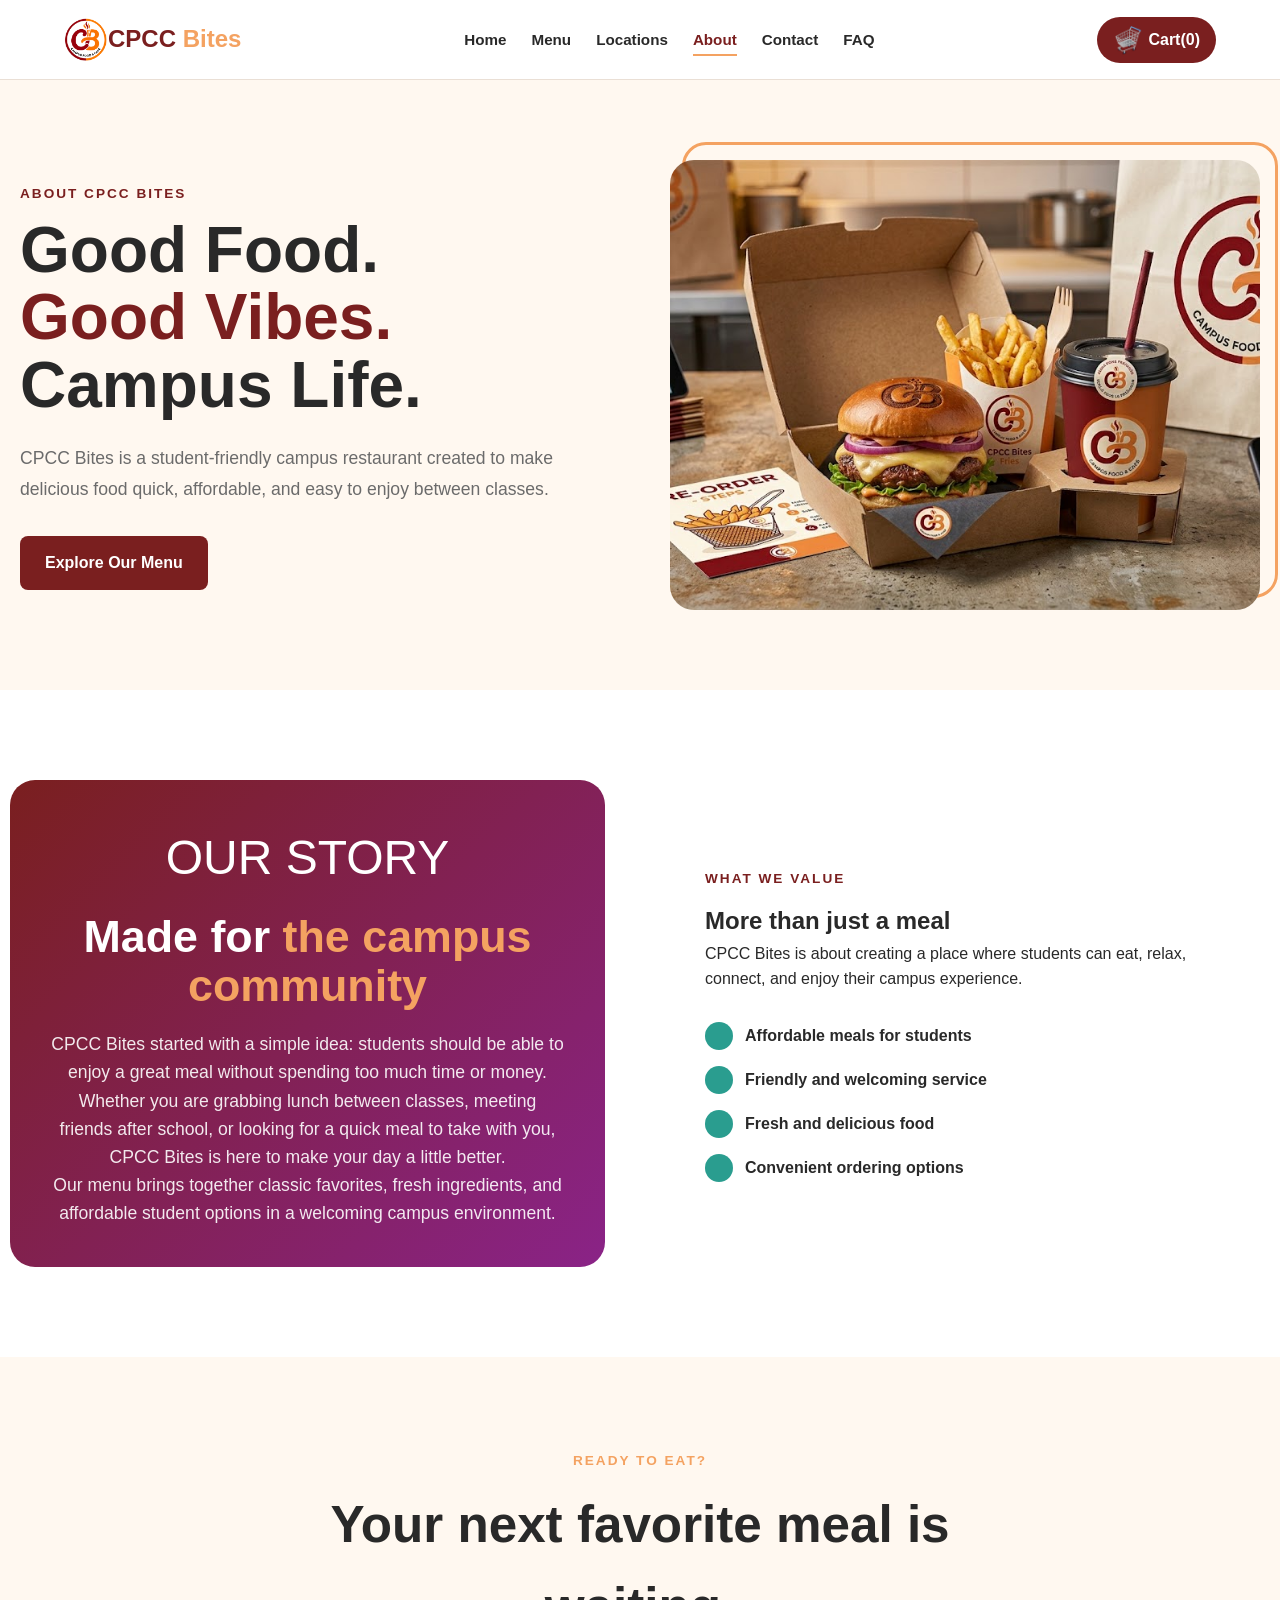
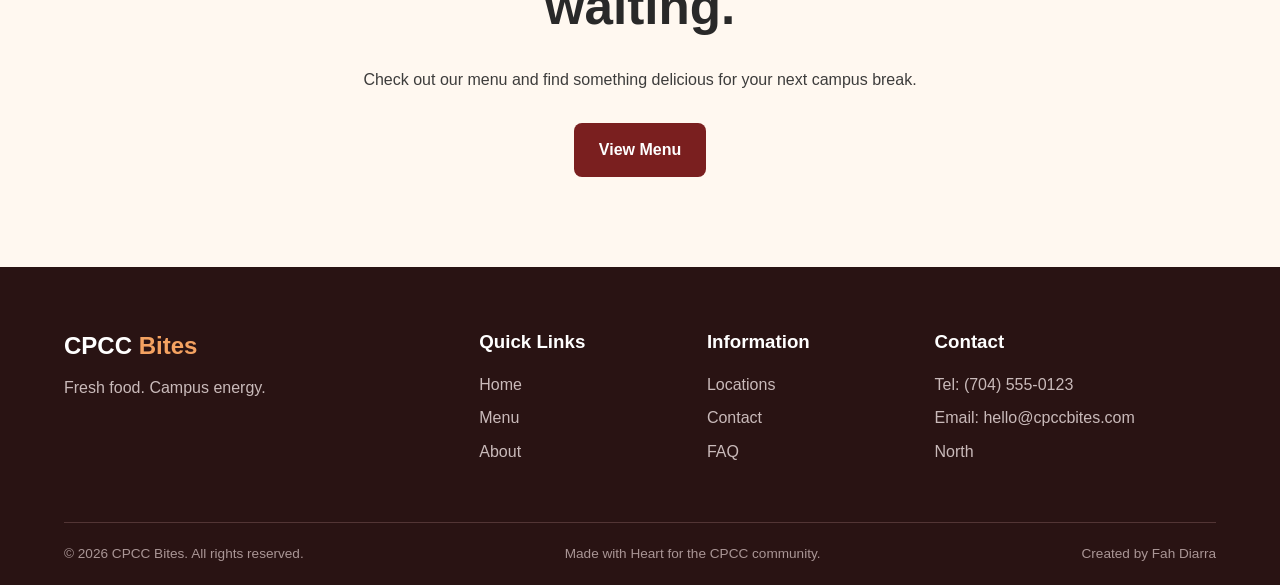
==== pages/about.html @ 9683163e "feat: add navigation pages and styles" ====
<!DOCTYPE html>

<html lang="en">

<head>
    <meta charset="UTF-8">
    <meta name="viewport" content="width=device-width, initial-scale=1.0">
    <meta name="description" content="CPCC Bites - Fresh, affordable and delicious food for students, faculty and staff.">
    <meta name="author" content="Fah Diarra">
     <title>About Us | CPCC Bites</title>
    <link rel="icon" type="image/png" href="../images/logo.png">
    <link rel="stylesheet" href="../styles/style.css">
    <link rel="stylesheet" href="../styles/about.css">
</head>

<body>

    <!-- Header -->
    <header class="site-header">

        <div class="logo">
            <a href="../index.html"><img src="../images/logo.png" alt="Logo"/></a>
            <a href="../index.html" class="logo_label" >CPCC <span>Bites</span></a>
        </div>


        <nav class="main-nav">
            <ul>
                <li><a href="../index.html" >Home</a></li>
                <li><a href="./menu.html">Menu</a></li>
                <li><a href="./locations.html">Locations</a></li>
                <li><a href="./about.html" class="active">About</a></li>
                <li><a href="./contact.html">Contact</a></li>
                <li><a href="./faq.html">FAQ</a></li>
            </ul>
        </nav>
        
        <div class="main-nav-right">
           
           <a href="./order.html" class="cart-link"> 
             <img src="../icons/cart1.png" alt="Cart icon">
             <span>Cart(0)</span>
           </a>
             
          <!-- Mobile menu open button -->
           <button class="menu-open-btn" id="openBtn">
             <img src="../icons/menu.png" alt="Menu open button">
           </button>
        
        </div>


         <!-- Mobile menu  class to show is "open" -->

         <nav class="mobile-menu" id="mobileMenu">  
            <div class="mobile-menu-logo-and-close-container">
              <div class="logo">
                <a href="../index.html"><img src="images/logo.png" alt="Logo"/></a>
                <a href="../index.html" calss="logo_label" >CPCC <span>Bites</span></a>
              </div>


              <!-- Mobile menu close button -->
              <button class="menu-close-btn" id="closeBtn">
                <img src="../icons/close.png" alt="Menu close button">
              </button>
            </div>
                  
            <ul>
                <li><a href="../index.html" class="active">Home</a></li>
                <li><a href="./menu.html">Menu</a></li>
                <li><a href="./locations.html">Locations</a></li>
                <li><a href="./about.html">About</a></li>
                <li><a href="./contact.html">Contact</a></li>
                <li><a href="./faq.html">FAQ</a></li>
            </ul>
        </nav>

    </header>

    <main>



        <!-- About Hero -->
        <section class="about-hero">
            <div class="container about-hero-content">

                <div class="about-hero-text">
                    <span class="about-label">ABOUT CPCC BITES</span>
                    <h1>Good Food.<br><span>Good Vibes.</span><br>Campus Life.</h1>
                    <p>
                        CPCC Bites is a student-friendly campus restaurant
                        created to make delicious food quick, affordable,
                        and easy to enjoy between classes.
                    </p>

                    <a href="menu.html" class="about-btn">
                        Explore Our Menu
                    </a>
                </div>

                <div class="about-hero-image">
                    <img src="../images/student-meal.jpg"
                        alt="Burger, fries and drink served on a tray" >
                </div>
                
            </div>
        </section>


      

        <!-- Values -->
        <section class="values-section">
            <div class="container values-grid">
              

                <div class="values-box">
                    <div class="values-box-content">
                        <span class="heart">OUR STORY</span>
                        <h3>Made for <span>the campus community</span></h3>

                        <p>
                        CPCC Bites started with a simple idea:
                        students should be able to enjoy a great meal
                        without spending too much time or money.
                    </p>

                    <p>
                        Whether you are grabbing lunch between classes,
                        meeting friends after school, or looking for a
                        quick meal to take with you, CPCC Bites is here
                        to make your day a little better.
                    </p>

                    <p>
                        Our menu brings together classic favorites,
                        fresh ingredients, and affordable student options
                        in a welcoming campus environment.
                    </p>
                    </div>
                </div>


                  <div class="values-content">
                    <span class="section-label">WHAT WE VALUE</span>
                    <h2>More than just a meal</h2>

                    <p>
                        CPCC Bites is about creating a place where
                        students can eat, relax, connect, and enjoy
                        their campus experience.
                    </p>

                    <ul class="values-list">
                        <li><span></span>Affordable meals for students</li>
                        <li><span></span>Friendly and welcoming service</li>
                        <li><span></span>Fresh and delicious food</li>
                        <li><span></span>Convenient ordering options</li>
                    </ul>

                </div>

            </div>

        </section>



        <!-- CTA -->
        <section class="about-cta">

            <div class="container">

                <div class="cta-content">
                    <span class="section-label">READY TO EAT?</span>
                    <h2>Your next favorite meal is waiting.</h2>
                    <p>
                        Check out our menu and find something delicious
                        for your next campus break.
                    </p>
                    <div class="cta-buttons">
                        <a href="menu.html" class="about-btn">
                            View Menu
                        </a>
                    </div>
                </div>

            </div>

        </section>

       
    </main>


    <!-- Footer -->
    <footer class="site-footer">

        <div class="footer-content">

            <div class="footer-brand">
                <h2>CPCC <span>Bites</span></h2>
                <p>Fresh food. Campus energy.</p>
            </div>

            <div class="footer-links">
                <h3>Quick Links</h3>
                <ul>
                    <li><a href="../index.html">Home</a></li>
                    <li><a href="menu.html">Menu</a></li>
                    <li><a href="about.html">About</a></li>
                </ul>
            </div>


            <div class="footer-links">
                <h3>Information</h3>
                <ul>
                    <li><a href="locations.html">Locations</a></li>
                    <li><a href="contact.html">Contact</a></li>
                    <li><a href="faq.html">FAQ</a></li>
                </ul>
            </div>


            <div class="footer-contact">
                <h3>Contact</h3>
                <p><a href="tel:+17045550123">Tel: (704) 555-0123</a></p>
                <p><a href="mailto:hello@cpccbites.com">Email: hello@cpccbites.com</a></p>
                 <p>North</p>
            </div>

        </div>


        <div class="footer-bottom">
            <p>&copy; <span id="current-year"></span> CPCC Bites. All rights reserved.</p>
            <p>Made with Heart for the CPCC community.</p>
            <p>Created by Fah Diarra</p>
        </div>

    </footer>


    <!-- JavaScript -->
    <script src="../scripts/main.js"></script>

</body>

</html>
---- styles/style.css ----
* {
    margin: 0;
    padding: 0;
    box-sizing: border-box;
}

html {
    scroll-behavior: smooth;
}

body {
    font-family: Arial, Helvetica, sans-serif;
    color: #292929;
    background-color: #fff8f0;
    line-height: 1.6;
}

img {
    width: 100%;
    display: block;
}

a {
    color: inherit;
    text-decoration: none;
}

ul {
    list-style: none;
}


/* =========================
   VARIABLES
========================= */

:root {
    --primary: #7a1f1f;
    --primary-dark: #5e1717;
    --secondary: #f4a261;
    --accent: #2a9d8f;

    --background: #fff8f0;
    --white: #ffffff;
    --text: #292929;
    --muted: #6b6b6b;

    --border: #eadfd5;

    --max-width: 1200px;
}



/* =========================
   HEADER
========================= */

.site-header {
    position: relative;
    min-height: 80px;
    padding: 0 5%;
    background-color: var(--white);
    display: flex;
    align-items: center;
    justify-content: space-between;
    border-bottom: 1px solid var(--border);
    position: sticky;
    top: 0;
    z-index: 1000;
}

.logo {
    display: flex;
    justify-content: center;
    align-items: center;
}

.logo img{
    width: 44px;
    height: 44px;
}
.logo a{
     font-size: 1.5rem;
     font-weight: 800;
     color: var(--primary);
     flex-wrap: nowrap;
}

.logo span,
.footer-brand span {
    color: var(--secondary);
}

.main-nav ul {
    display: flex;
    gap: 25px;
}

.main-nav a {
    font-size: 0.95rem;
    font-weight: 600;
    padding: 8px 0;
    position: relative;
    transition: color 0.3s ease;
}

.main-nav a:hover,
.main-nav a.active {
    color: var(--primary);
}

.main-nav a::after {
    content: "";
    position: absolute;
    width: 0;
    height: 2px;
    background-color: var(--secondary);
    bottom: 0;
    left: 0;
    transition: width 0.3s ease;
}

.main-nav a:hover::after,
.main-nav a.active::after {
    width: 100%;
}

.main-nav-right{
    display: flex;
    align-items: center;
    justify-content: center;
    gap: 10px;

}

.cart-link {
    display: flex;
    justify-content: center;
    align-items: center;
    gap: 5px;
    background-color: var(--primary);
    padding: 8px 16px;
    border-radius: 25px;
    transition: background-color 0.3s ease;
}

.cart-link img{
 width: 30px;
 height: 30px;
}
.cart-link span{
  font-weight: bold;
  color: var(--white);
}
.cart-link:hover {
    background-color: var(--primary-dark);
}




.menu-open-btn,
.menu-close-btn{
    background: none;
    border: none;
    cursor: pointer;
    width: 30px;
    height: 30px;
    display: flex;
    align-items: center;
    justify-content: center;
    transition: transform 0.2s ease;
}
.menu-open-btn{
    display: none;
}

.menu-open-btn:active,
.menu-close-btn:active{
    transform: scale(0.9);
}

.mobile-menu{
    position: fixed;
    inset: 0;
    z-index: 100;
    background: var(--white);
    opacity: 0;
    visibility: hidden;
    transform: translateX(100%);
    transition: 
        opacity 0.3s ease,
        transform 0.3s ease,
        visibility 0.3s ease;
   
}

.mobile-menu.open{
    display: block;
}

.mobile-menu.open {
    opacity: 1;
    visibility: visible;
    transform: translateX(0);
}

.mobile-menu-logo-and-close-container{
    display: flex;
    justify-content: space-between;
    gap: 20px;
    padding: 20px 10px;
}

.mobile-menu ul{
   width: 100%;
   background: var(--white);
   flex-direction: column;
   gap: 0;
   padding: 20px 10px;
   transition: background-color 0.3s ease;

}
.mobile-menu ul li{
    border-bottom:  1px solid var(--border);
}

.mobile-menu ul li:hover {
    background-color: var(--border);
}
.mobile-menu a.active {
    color: var(--primary);
}
.mobile-menu ul li a {
    display: block;
    padding: 16px 10px;
    transition: transform 0.2s ease;
}

.mobile-menu ul li:hover a {
    transform: translateX(5px);
}




/* =========================
   GENERAL
========================= */

.section {
    width: min(1200px, 90%);
    margin: 0 auto;
    padding: 90px 0;
}

.section-heading {
    text-align: center;
    max-width: 650px;
    margin: 0 auto 45px;
}

.section-heading h2 {
    font-size: 2.5rem;
    line-height: 1.2;
    margin-bottom: 15px;
}

.section-heading > p:last-child {
    color: var(--muted);
}

.eyebrow {
    color: var(--primary);
    font-size: 0.8rem;
    font-weight: bold;
    letter-spacing: 2px;
    margin-bottom: 10px;
}




/* =========================
   HERO
========================= */

.hero {
    width: 100%;
    min-height: 600px;
    display: grid;
    grid-template-columns: 1fr 1fr;
    background-color: var(--white);
}

.hero-content {
    padding: 80px 8%;
    display: flex;
    flex-direction: column;
    justify-content: center;
}

.hero-content h1 {
    font-size: clamp(3rem, 5vw, 5rem);
    line-height: 1.05;
    color: var(--primary);
    margin-bottom: 25px;
}

.hero-content > p:not(.eyebrow) {
    max-width: 500px;
    color: var(--muted);
    font-size: 1.1rem;
    margin-bottom: 20px;
}

.hero-buttons {
    display: flex;
    gap: 15px;
    flex-wrap: wrap;
}

.hero-image {
    min-height: 600px;
    overflow: hidden;
}

.hero-image img {
    height: 100%;
    object-fit: cover;
}


/* =========================
   BUTTONS
========================= */

.btn {
    display: inline-block;
    padding: 13px 25px;
    border-radius: 30px;
    font-weight: bold;
    transition:
        transform 0.2s ease,
        background-color 0.3s ease;
}

.btn:hover {
    transform: translateY(-2px);
}

.btn-primary {
    background-color: var(--primary);
    color: var(--white);
}

.btn-primary:hover {
    background-color: var(--primary-dark);
}

.btn-secondary {
    border: 2px solid var(--primary);
    color: var(--primary);
}

.btn-secondary:hover {
    background-color: var(--primary);
    color: var(--white);
}

.btn-light {
    background-color: var(--white);
    color: var(--primary);
}


/* =========================
   CATEGORIES
========================= */

.category-grid {
    display: grid;
    grid-template-columns: repeat(6, 1fr);
    gap: 15px;
}

.category-card {
    display: flex;
    flex-direction: column;
    gap: 10px;
    justify-content: center;
    align-items: center;
    background-color: var(--white);
    border: 1px solid var(--border);
    border-radius: 15px;
    padding: 25px 15px;
    text-align: center;
    transition:
        transform 0.3s ease,
        box-shadow 0.3s ease;
}

.category-card:hover {
    transform: translateY(-6px);

    box-shadow: 0 10px 25px rgba(0, 0, 0, 0.08);
}
.category-card img{
    width: 100px;
    height: 100px;
}


.category-card h3 {
    color: var(--primary);
    margin-bottom: 5px;
}

.category-card p {
    font-size: 0.85rem;
    color: var(--muted);
}


/* =========================
   FOOD CARDS
========================= */

.popular {
    background-color: var(--white);
    width: 100%;
    padding-left: 5%;
    padding-right: 5%;
}

.food-grid {
    max-width: 1200px;
    margin: 0 auto;

    display: grid;
    grid-template-columns: repeat(3, 1fr);

    gap: 25px;
}

.food-card {
    background-color: var(--background);

    border: 1px solid var(--border);

    border-radius: 18px;

    overflow: hidden;

    transition:
        transform 0.3s ease,
        box-shadow 0.3s ease;
}

.food-card:hover {
    transform: translateY(-5px);

    box-shadow: 0 12px 30px rgba(0, 0, 0, 0.1);
}

.food-image {
    height: 240px;
    overflow: hidden;
}

.food-image img {
    height: 100%;
    object-fit: cover;

    transition: transform 0.4s ease;
}

.food-card:hover .food-image img {
    transform: scale(1.05);
}

.food-content {
    padding: 25px;
}

.food-category {
    color: var(--accent);

    font-size: 0.75rem;

    font-weight: bold;

    text-transform: uppercase;

    letter-spacing: 1px;
}

.food-content h3 {
    color: var(--primary);

    margin: 7px 0;
}

.food-content p {
    color: var(--muted);

    font-size: 0.9rem;

    margin-bottom: 20px;
}

.food-bottom {
    display: flex;

    align-items: center;
    justify-content: space-between;
}

.food-bottom strong {
    color: var(--primary);

    font-size: 1.2rem;
}

.small-btn {
    background-color: var(--primary);

    color: var(--white);

    padding: 8px 14px;

    border-radius: 20px;

    font-size: 0.8rem;

    font-weight: bold;
}

.small-btn:hover {
    background-color: var(--primary-dark);
}

.center-button {
    text-align: center;

    margin-top: 40px;
}


/* =========================
   STUDENT SPECIAL
========================= */

.student-special {
    width: 90%;
    max-width: 1200px;

    margin: 90px auto;

    border-radius: 25px;

    overflow: hidden;

    background-color: var(--primary);

    color: var(--white);

    display: grid;
    grid-template-columns: 1fr 1fr;
}

.special-content {
    padding: 70px;
}

.special-content .eyebrow {
    color: var(--secondary);
}

.special-content h2 {
    font-size: 3rem;

    line-height: 1.1;

    margin-bottom: 20px;
}

.special-content > p:not(.eyebrow) {
    margin-bottom: 30px;

    max-width: 450px;
}

.special-image {
    min-height: 400px;
}

.special-image img {
    height: 100%;
    object-fit: cover;
}


/* =========================
   BENEFITS
========================= */

.benefits-grid {
    display: grid;
    grid-template-columns: repeat(4, 1fr);
    gap: 25px;
}

.benefit {
    display: flex;
    flex-direction: column;
    justify-content: center;
    align-items: center;
    padding: 30px 20px;
}
.benefit div{
    display: flex;
    align-items: center;
    justify-content: center;
    gap: 10px;
}
.benefit  img {
    width: 45px;
    height: 45px; 
   
}

.benefit h3 {
    color: var(--primary);
    
}

.benefit p {
    color: var(--muted);
    font-size: 0.9rem;
}


/* =========================
   LOCATION
========================= */

.location-preview {
    display: grid;

    grid-template-columns: 1fr 1fr;

    gap: 60px;

    align-items: center;
}

.location-text h2 {
    color: var(--primary);

    font-size: 3rem;

    line-height: 1.1;

    margin-bottom: 20px;
}

.location-text > p:not(.eyebrow) {
    color: var(--muted);

    margin-bottom: 30px;

    max-width: 500px;
}

.location-card {
    background-color: var(--white);

    padding: 45px;

    border-radius: 20px;

    border: 1px solid var(--border);

    box-shadow: 0 10px 30px rgba(0, 0, 0, 0.06);
}

.location-card h3 {
    color: var(--primary);

    font-size: 1.5rem;

    margin-bottom: 10px;
}

.location-card > p {
    color: var(--muted);
}

.hours {
    border-top: 1px solid var(--border);
    margin-top: 25px;
    padding-top: 20px;
}

.hours strong {
    color: var(--primary);
}

.hours p {
    color: var(--muted);
}


/* =========================
   FOOTER
========================= */

.site-footer {
    background-color: #291313;
    color: var(--white);
    padding: 60px 5% 20px;
}

.footer-content {
    max-width: 1200px;
    margin: 0 auto;
    display: grid;
    grid-template-columns: 2fr 1fr 1fr 1.5fr;
    gap: 40px;
    padding-bottom: 50px;
}

.footer-brand h2 {
    color: var(--white);

    margin-bottom: 10px;
}

.footer-brand p {
    color: #c9baba;
}

.footer-links h3,
.footer-contact h3 {
    margin-bottom: 15px;
}

.footer-links li {
    margin-bottom: 8px;
}

.footer-links a {
    color: #c9baba;
    transition: color 0.3s ease;
}

.footer-links a:hover {
    color: var(--secondary);
}

.footer-contact p {
    color: #c9baba;
    margin-bottom: 8px;
}

.footer-bottom {
    max-width: 1200px;
    margin: 0 auto;
    padding-top: 20px;
    border-top: 1px solid #523535;
    display: flex;
    justify-content: space-between;
    gap: 20px;
    color: #a99595;
    font-size: 0.85rem;
}


/* =========================
   RESPONSIVE DESIGN
========================= */

@media (max-width: 1000px) {
   
    .main-nav ul {
        gap: 15px;
    }

    .category-grid {
        grid-template-columns: repeat(3, 1fr);
    }

    .benefits-grid {
        grid-template-columns: repeat(2, 1fr);
    }

    .footer-content {
        grid-template-columns: repeat(2, 1fr);
    }
}


@media (max-width: 768px) {

     
    .site-header {
        min-height: 60px;
    }
    .menu-open-btn{
       display: inline;
     }
     
    .main-nav {
        display: none;
       
    }

  
    .hero {
        grid-template-columns: 1fr;
    }

    .hero-content {
        padding: 70px 7%;
    }

    .hero-image {
        min-height: 400px;
    }

    .food-grid {
        grid-template-columns: 1fr;
    }

    .student-special {
        grid-template-columns: 1fr;
    }

    .special-content {
        padding: 50px 30px;
    }

    .special-image {
        min-height: 300px;
    }

    .location-preview {
        grid-template-columns: 1fr;

        gap: 30px;
    }

    .footer-bottom {
        flex-direction: column;
    }
}


@media (max-width: 500px) {

    .section {
        padding: 65px 0;
    }

    .section-heading h2 {
        font-size: 2rem;
    }

    .hero-content h1 {
        font-size: 3rem;
    }

    .hero-buttons {
        flex-direction: column;
    }

    .hero-buttons .btn {
        text-align: center;
    }

    .category-grid {
        grid-template-columns: repeat(2, 1fr);
    }

    .benefits-grid {
        grid-template-columns: 1fr;
    }

    .special-content h2 {
        font-size: 2.3rem;
    }

    .location-text h2 {
        font-size: 2.3rem;
    }

    .footer-content {
        grid-template-columns: 1fr;
    }
}


@media (max-width: 400px) {
 .logo .logo_label{
    display: none;
 }

}
---- styles/about.css ----
/* =========================================
   CPCC BITES - ABOUT PAGE
   ========================================= */


/* ---------- About Hero ---------- */

.about-hero {
    padding: 80px 20px;
    background: var(--background);
}

.about-hero-content {
    display: grid;
    grid-template-columns: 1fr 1fr;
    gap: 60px;
    align-items: center;
}

.about-label,
.section-label {
    display: inline-block;
    margin-bottom: 12px;
    color: var(--primary);
    font-size: 0.85rem;
    font-weight: 800;
    letter-spacing: 2px;
}

.about-hero h1 {
    margin: 0 0 24px;
    font-size: clamp(2.8rem, 5vw, 5rem);
    line-height: 1.05;
    color: var(--text);
}

.about-hero h1 span {
    color: var(--primary);
}

.about-hero-text p {
    max-width: 560px;
    margin-bottom: 30px;
    color: var(--muted);
    font-size: 1.1rem;
    line-height: 1.8;
}

.about-hero-image {
    position: relative;
}

.about-hero-image::before {
    content: "";
    position: absolute;
    top: -18px;
    right: -18px;
    width: 100%;
    height: 100%;
    border: 3px solid var(--secondary);
    border-radius: 24px;
    z-index: 0;
}

.about-hero-image img {
    position: relative;
    z-index: 1;
    display: block;
    width: 100%;
    height: 450px;
    object-fit: cover;
    border-radius: 24px;
}


/* ---------- Buttons ---------- */

.about-btn {
    display: inline-block;
    padding: 14px 25px;
    border-radius: 8px;
    background: var(--primary);
    color: var(--white);
    text-decoration: none;
    font-weight: 700;
    transition: 0.25s ease;
}

.about-btn:hover {
    background: var(--primary-dark);
    transform: translateY(-2px);
}



/* ---------- Values ---------- */

.values-section {
    padding: 90px 10px;
    background: var(--white);
}

.values-grid {
    display: grid;
    grid-template-columns: 1fr 1fr;
    gap: 70px;
    align-items: center;
}
.values-content{
    padding: 0 30px;
}
.values-list {
    display: flex;
    flex-direction: column;
    gap: 16px;
    margin: 30px 0 0;
    padding: 0;
    list-style: none;
}

.values-list li {
    display: flex;
    align-items: center;
    gap: 12px;
    color: var(--text);
    font-weight: 600;
}

.values-list li span {
    display: flex;
    align-items: center;
    justify-content: center;
    width: 28px;
    height: 28px;
    border-radius: 50%;
    background: var(--accent);
    color: var(--white);
    font-size: 0.8rem;
}


/* ---------- Values Box ---------- */

.values-box {
    min-height: 400px;
    display: flex;
    align-items: center;
    justify-content: center;
    padding: 40px;
    border-radius: 25px;
    background: linear-gradient(
        135deg,
        var(--primary),
        #8a2387
    );
    text-align: center;
}

.values-box-content {
    color: var(--white);
}

.heart {
    display: block;
    margin-bottom: 15px;
    font-size: 3rem;
}

.values-box h3 {
    margin: 0 0 20px;
    font-size: 2.8rem;
    line-height: 1.1;
}

.values-box h3 span {
    color: var(--secondary);
}

.values-box p {
    margin: 0;
    opacity: 0.9;
    font-size: 1.1rem;
}




/* ---------- CTA ---------- */

.about-cta {
    padding: 90px 0;
    color: var(--text);
}

.cta-content {
    max-width: 750px;
    margin: 0 auto;
    text-align: center;
}

.cta-content .section-label {
    color: var(--secondary);
}

.cta-content h2 {
    margin: 0 0 18px;
    font-size: clamp(2rem, 4vw, 3.5rem);
}

.cta-content p {
    margin: 0 auto 30px;
    max-width: 600px;
    line-height: 1.7;
    opacity: 0.9;
}

.cta-buttons {
    display: flex;
    justify-content: center;
    gap: 15px;
    flex-wrap: wrap;
}




/* ---------- Responsive ---------- */

@media (max-width: 900px) {

    .about-hero-content,
    .story-grid,
    .values-grid {
        grid-template-columns: 1fr;
        gap: 45px;
    }

    .about-hero {
        padding: 60px 0;
    }

    .about-hero-image {
        max-width: 700px;
    }

    .values-box {
        min-height: 330px;
    }
}


@media (max-width: 600px) {

    .about-hero {
        padding: 45px 10px;
    }

    .about-hero h1 {
        font-size: 2.8rem;
    }

    .about-hero-image img {
        height: 320px;
        border-radius: 18px;
    }

    .about-hero-image::before {
        top: -10px;
        right: -10px;
        border-radius: 18px;
    }

    .values-section,
    .about-cta {
        padding: 65px 10px;
    }

    .story-image img {
        height: 300px;
    }

    .values-content h2,
    .section-heading h2 {
        font-size: 2rem;
    }
    .values-box h3 {
        font-size: 2.3rem;
    }
    .values-box {
        min-height: 100px;
    }
}
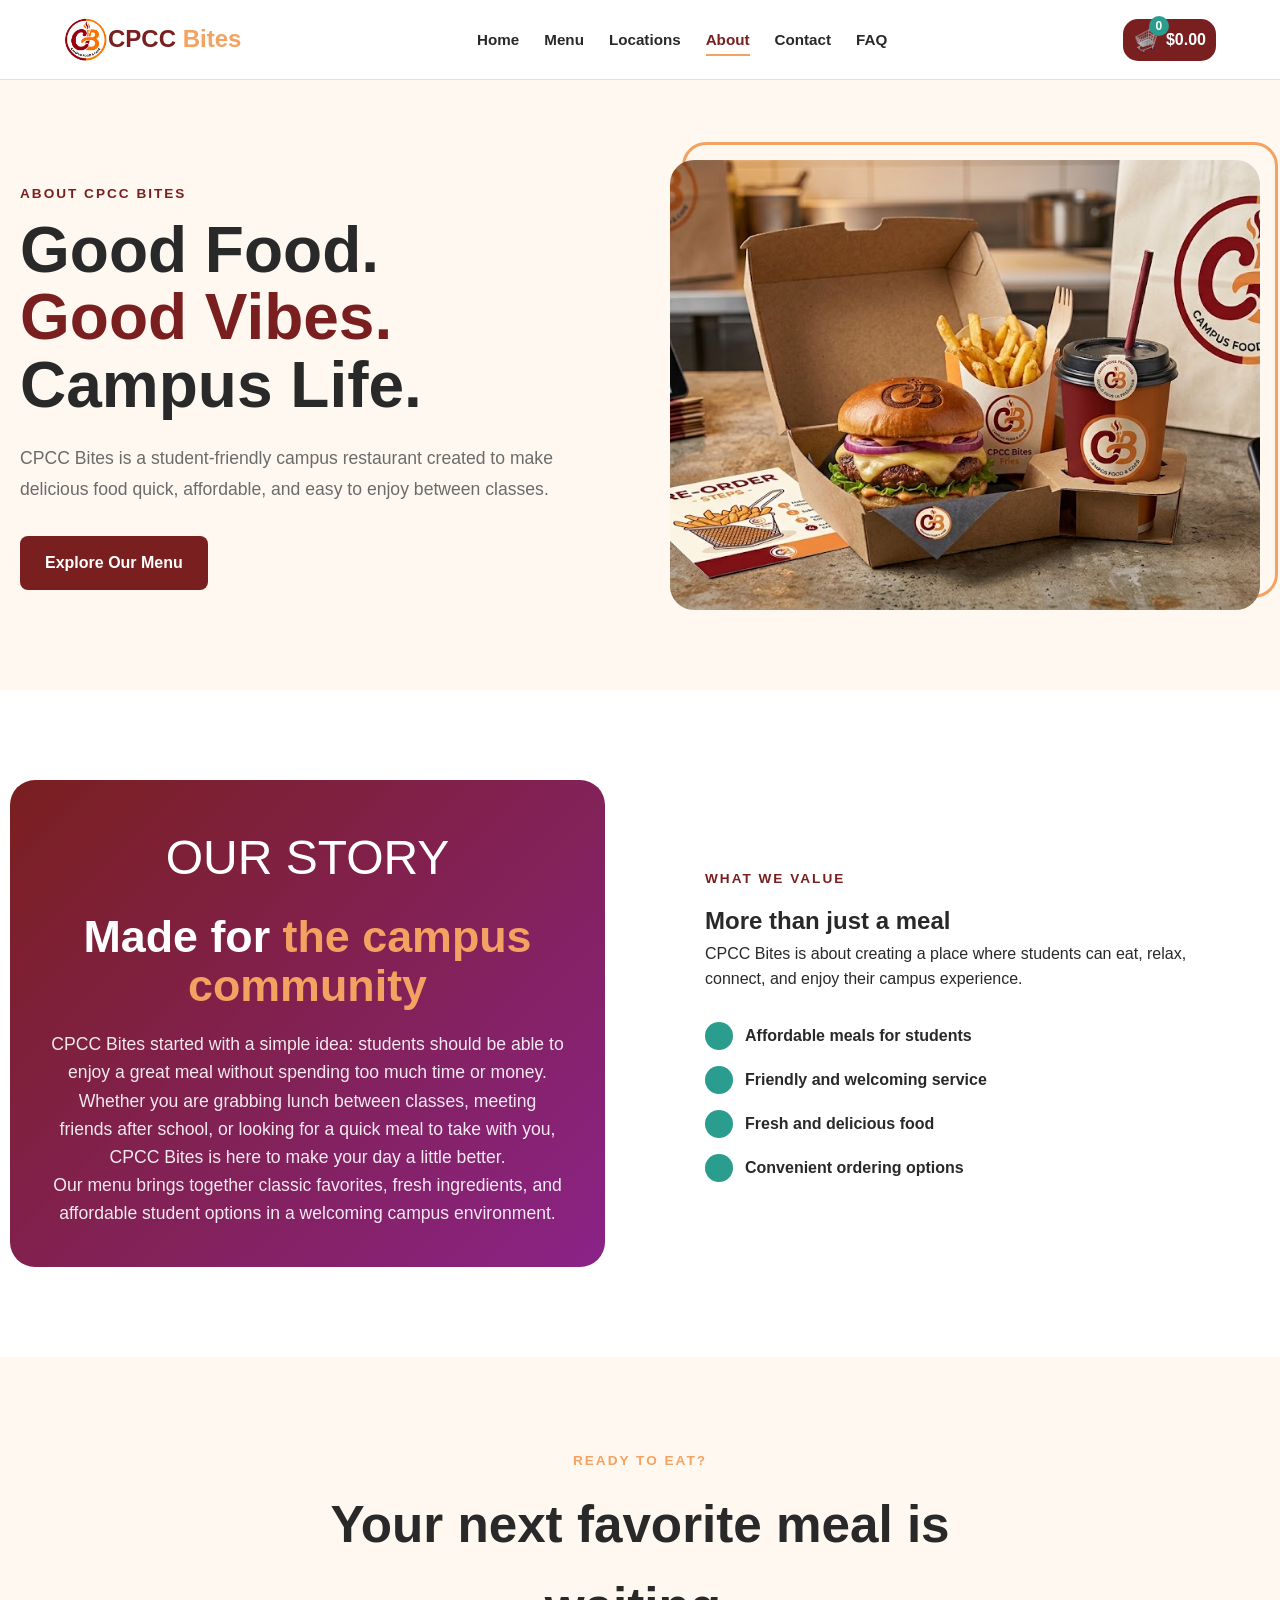
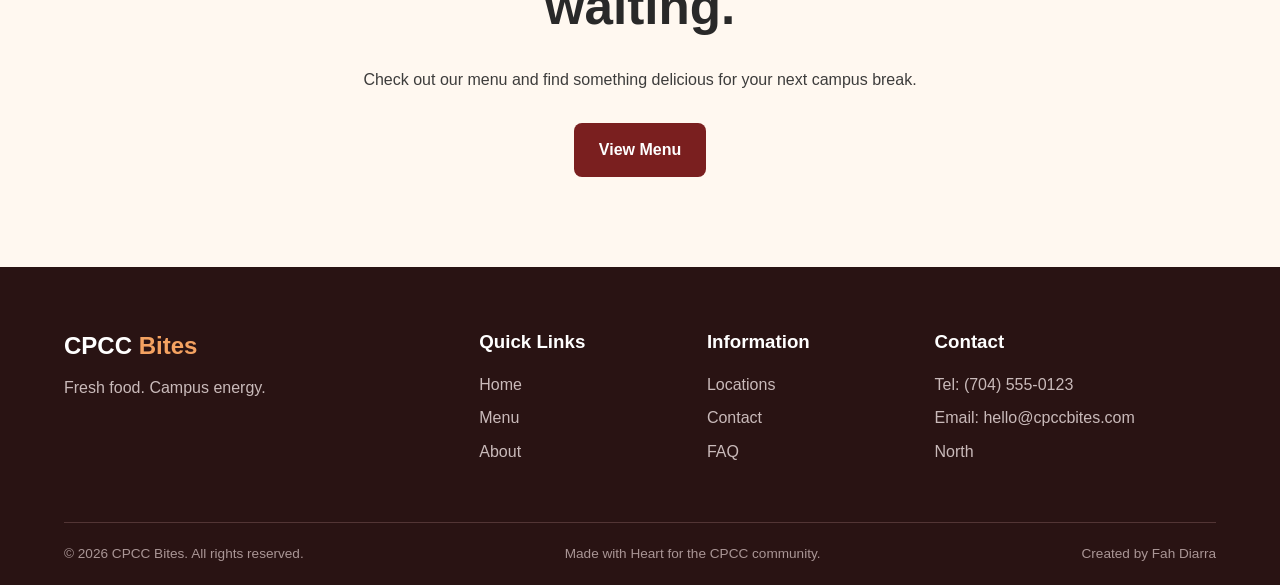
==== commit 24fe02c3: "feat: add cart/remove actions and total count" ====
--- a/pages/about.html
+++ b/pages/about.html
@@ -38,8 +38,14 @@
         <div class="main-nav-right">
            
            <a href="./order.html" class="cart-link"> 
-             <img src="../icons/cart1.png" alt="Cart icon">
-             <span>Cart(0)</span>
+              <div class="cart-count-wrapper">
+                <img src="../icons/cart1.png" alt="Cart icon">
+                <span id="cartCount" class="Cart-count">0</span>
+              </div>
+            
+              <span class="totalPrice">
+                $<span id="cartTotal">0.00</span>
+              </span>
            </a>
              
           <!-- Mobile menu open button -->
@@ -55,7 +61,7 @@
          <nav class="mobile-menu" id="mobileMenu">  
             <div class="mobile-menu-logo-and-close-container">
               <div class="logo">
-                <a href="../index.html"><img src="images/logo.png" alt="Logo"/></a>
+                <a href="../index.html"><img src="../images/logo.png" alt="Logo"/></a>
                 <a href="../index.html" calss="logo_label" >CPCC <span>Bites</span></a>
               </div>
 
@@ -104,7 +110,7 @@
                     <img src="../images/student-meal.jpg"
                         alt="Burger, fries and drink served on a tray" >
                 </div>
-                
+
             </div>
         </section>
 
--- a/styles/style.css
+++ b/styles/style.css
@@ -142,25 +142,49 @@
     align-items: center;
     gap: 5px;
     background-color: var(--primary);
-    padding: 8px 16px;
-    border-radius: 25px;
+    padding: 7px 10px;
+    border-radius: 15px;
     transition: background-color 0.3s ease;
+    position: relative;
 }
 
 .cart-link img{
- width: 30px;
- height: 30px;
-}
-.cart-link span{
-  font-weight: bold;
-  color: var(--white);
-}
+ width: 28px;
+ height: 28px;
+ object-fit: contain;
+}
+
 .cart-link:hover {
     background-color: var(--primary-dark);
 }
 
-
-
+.cart-count-wrapper{
+    display: flex;
+    position: relative;
+}
+
+.Cart-count {
+    position: absolute;
+    top: -10px;
+    right: -8px;
+    min-width: 20px;
+    height: 20px;
+    padding: 0 5px;
+    display: flex;
+    align-items: center;
+    justify-content: center;
+    background-color: var(--accent);
+    color: var(--white);
+    border-radius: 999px;
+    font-size: 12px;
+    font-weight: bold;
+    line-height: 1;
+    box-sizing: border-box;
+}
+.totalPrice{
+     font-weight:bold ;
+    color: var(--white);
+}
 
 .menu-open-btn,
 .menu-close-btn{
@@ -526,26 +550,41 @@
 }
 
 .small-btn {
-    background-color: var(--primary);
-
+    border: none;
+    background: none;
+    cursor: pointer;
+    color: var(--primary-dark);
+    border: 2px solid var(--primary-dark);
+    padding: 8px 14px;
+    border-radius: 20px;
+    font-size: 0.8rem;
+    font-weight: bold;
+    transition: ease 0.80s;
+}
+
+
+.small-btn:hover {
+    background: var(--primary-dark);
     color: var(--white);
-
+}
+
+
+.remove {
+    border: none;
+    cursor: pointer;
+    background: var(--primary);
+    color: var(--white);
     padding: 8px 14px;
-
     border-radius: 20px;
-
     font-size: 0.8rem;
-
     font-weight: bold;
-}
-
-.small-btn:hover {
-    background-color: var(--primary-dark);
-}
+    transition: ease 1s;
+}
+
+
 
 .center-button {
     text-align: center;
-
     margin-top: 40px;
 }
 
@@ -848,9 +887,14 @@
         min-height: 300px;
     }
 
+    .small-btn:hover {
+     background: none;
+     
+   }
+
+
     .location-preview {
         grid-template-columns: 1fr;
-
         gap: 30px;
     }
 
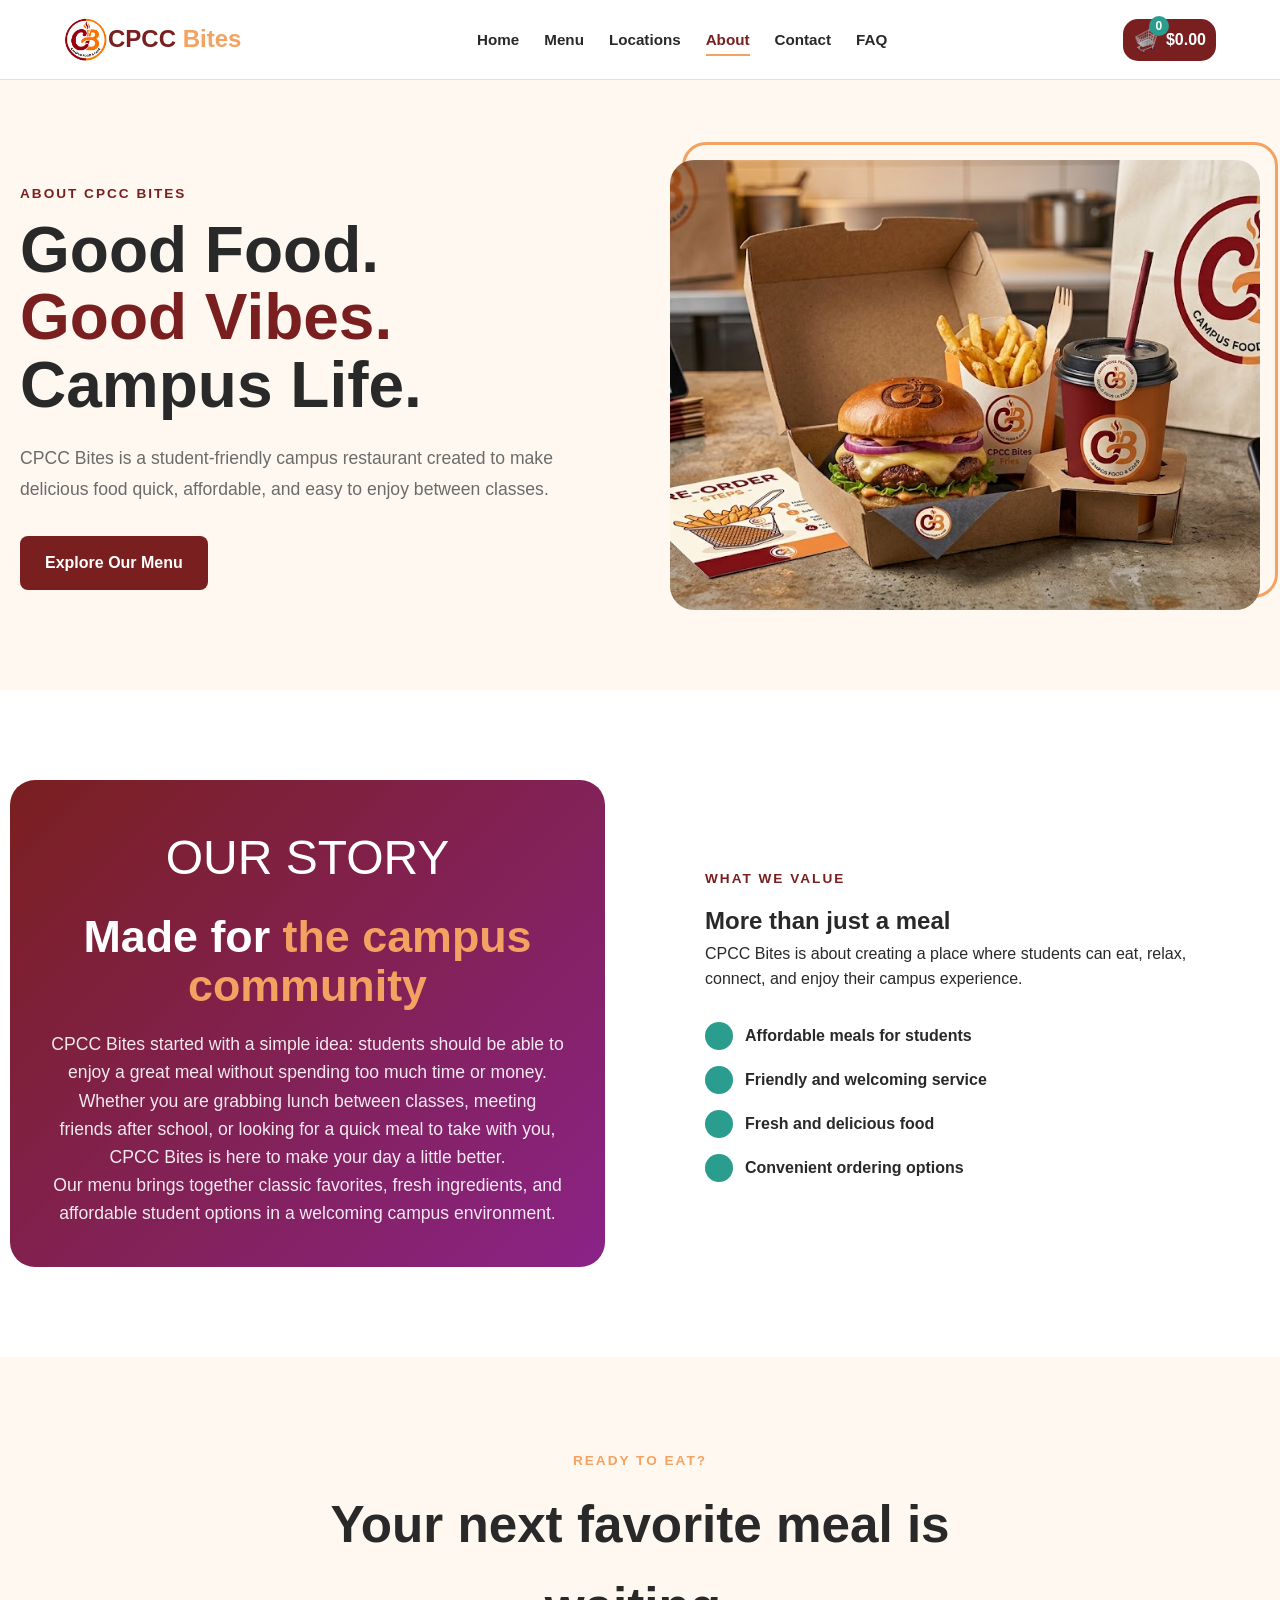
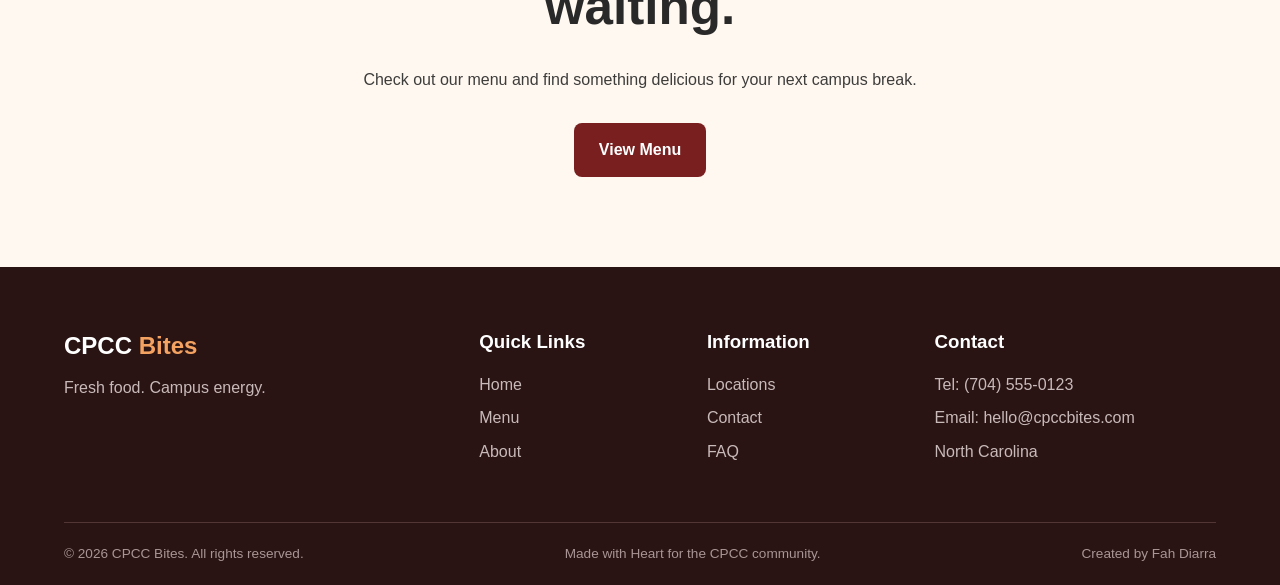
==== commit 3d93e608: "feat: add checkout flow and order confirmation" ====
--- a/pages/about.html
+++ b/pages/about.html
@@ -235,7 +235,7 @@
                 <h3>Contact</h3>
                 <p><a href="tel:+17045550123">Tel: (704) 555-0123</a></p>
                 <p><a href="mailto:hello@cpccbites.com">Email: hello@cpccbites.com</a></p>
-                 <p>North</p>
+                 <p>North Carolina</p>
             </div>
 
         </div>
--- a/styles/style.css
+++ b/styles/style.css
@@ -157,6 +157,7 @@
 .cart-link:hover {
     background-color: var(--primary-dark);
 }
+
 
 .cart-count-wrapper{
     display: flex;
@@ -889,9 +890,13 @@
 
     .small-btn:hover {
      background: none;
+     color: var(--primary-dark);
      
    }
-
+    .remove:hover{
+        background: var(--primary-dark);
+        color: var(--white);
+   }
 
     .location-preview {
         grid-template-columns: 1fr;
